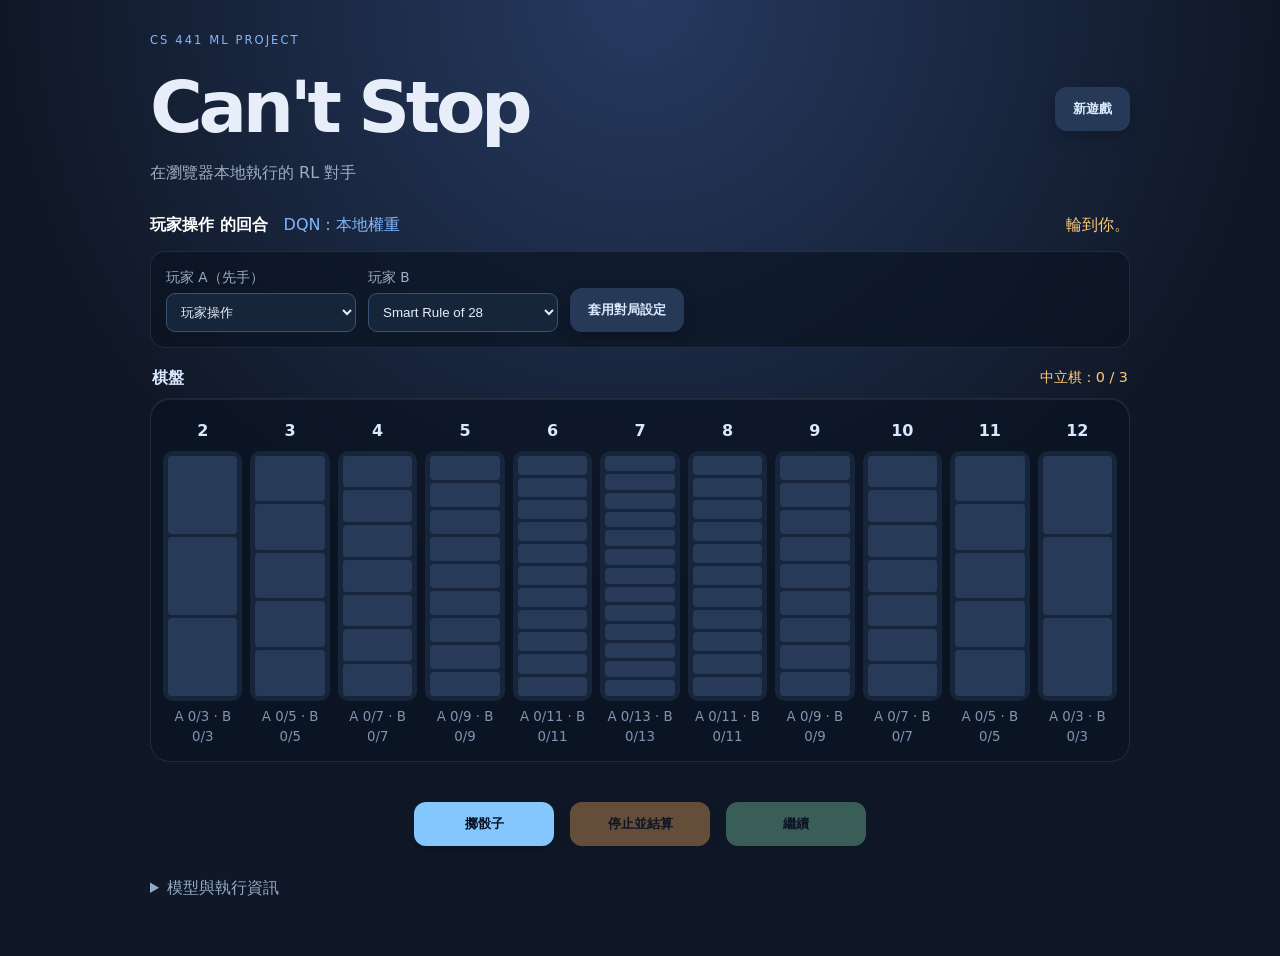
==== web_demo/index.html @ 8dec7ab4 "Align browser demo agents with Python" ====
<!doctype html>
<html lang="zh-Hant">
<head>
  <meta charset="utf-8">
  <meta name="viewport" content="width=device-width, initial-scale=1">
  <title>Can't Stop — Browser Demo</title>
  <link rel="stylesheet" href="styles.css">
</head>
<body>
  <main>
    <header>
      <div><p class="eyebrow">CS 441 ML PROJECT</p><h1>Can't Stop</h1><p class="subtitle">在瀏覽器本地執行的 RL 對手</p></div>
      <button id="new-game" class="secondary">新遊戲</button>
    </header>
    <section class="status"><span id="turn-label"></span><span id="model-label">載入模型中…</span><span id="message"></span></section>
    <section class="agent-panel">
      <label>玩家 A（先手）<select id="agent-a"></select></label>
      <label>玩家 B<select id="agent-b"></select></label>
      <button id="apply-agents" class="secondary">套用對局設定</button>
    </section>
    <section class="board-heading"><strong>棋盤</strong><span id="neutral-label">中立棋：0 / 3</span></section>
    <section id="board" class="board"></section>
    <section class="dice-panel"><div id="dice" class="dice"></div><div id="moves" class="moves"></div></section>
    <section class="controls"><button id="roll">擲骰子</button><button id="stop" class="stop" disabled>停止並結算</button><button id="continue" class="continue" disabled>繼續</button></section>
    <details><summary>模型與執行資訊</summary><pre id="debug"></pre></details>
  </main>
  <script type="module" src="js/app.js"></script>
</body>
</html>
---- web_demo/styles.css ----
:root { color-scheme: dark; font: 16px/1.5 system-ui, sans-serif; background:#101827; color:#e8eef9; }
* { box-sizing:border-box } body { margin:0; min-height:100vh; background:radial-gradient(circle at 50% 0,#263a61,#101827 55%); }
main { width:min(980px,94vw); margin:0 auto; padding:32px 0 56px; } header,.status,.controls,.dice-panel { display:flex; align-items:center; justify-content:space-between; gap:16px; } h1 { margin:0; font-size:clamp(2.3rem,7vw,4.5rem); letter-spacing:-.06em; } .eyebrow { color:#82b7ff; font-size:.72rem; letter-spacing:.18em; margin:0 0 4px; } .subtitle { margin:0;color:#9eacc4 } button { border:0; border-radius:12px; padding:13px 18px; color:#06101f; background:#84c7ff; font-weight:700; cursor:pointer; box-shadow:0 5px 14px #0003; } button:disabled { opacity:.35; cursor:not-allowed } button.secondary { background:#263957;color:#dcecff } .status { margin:28px 0 14px; flex-wrap:wrap; color:#b8c6df; } #turn-label { color:#fff;font-weight:700 } #model-label { color:#82b7ff } #message { margin-left:auto;color:#ffc978 }
.board { display:grid; grid-template-columns:repeat(11,minmax(48px,1fr)); gap:8px; padding:20px 12px 14px; border:1px solid #ffffff18; border-radius:20px; background:#0a1220aa; box-shadow:inset 0 1px #fff1; overflow-x:auto; } .column { min-width:48px; text-align:center; } .column h2 { font-size:1rem;margin:0 0 8px;color:#d9e8ff } .track { height:250px; display:flex; flex-direction:column-reverse; justify-content:flex-start; gap:3px; padding:5px; border-radius:10px; background:#17253a; } .cell { flex:1 1 0; min-height:12px; border-radius:4px; background:#273b58; position:relative; } .cell.filled-a { background:#3977b7; } .cell.filled-b { background:#8554b8; } .cell.filled-both { background:linear-gradient(90deg,#3977b7 0 50%,#8554b8 50%); } .cell.temp { background:#f1ad55; } .cell.closed { box-shadow:inset 0 0 0 2px #da6682; } .marker { height:10px; width:10px; border-radius:50%; position:absolute; top:50%; transform:translateY(-50%); z-index:2; box-shadow:0 0 0 2px #12233b; } .marker-a { left:3px; background:#d9f0ff; } .marker-b { right:3px; background:#f0d9ff; } .column small { display:block;color:#8294b1;margin-top:6px }
.dice-panel { margin-top:18px; flex-wrap:wrap; } .dice { display:flex; gap:8px; } .die { width:40px;height:40px;display:grid;place-items:center;border-radius:9px;background:#f4f7fc;color:#14233a;font-size:1.2rem;font-weight:800; } .moves { display:flex;gap:8px;flex-wrap:wrap; } .move { padding:9px 12px; background:#304a6e;color:#dcecff; } .move.selected { outline:3px solid #84c7ff;background:#416e9e } .controls { justify-content:center;margin:22px 0; } .controls button { min-width:140px } .stop { background:#ffb05b } .continue { background:#87e0b2 } details { color:#94a8c7;margin-top:30px } pre { white-space:pre-wrap;color:#9eb1ca;font-size:.8rem }
@media(max-width:650px){ main{padding-top:20px}.board{grid-template-columns:repeat(11,48px);gap:3px;padding:12px 4px}.track{height:190px;padding:3px;gap:2px}.cell{min-height:7px}.column h2{font-size:.8rem}.column small{font-size:.65rem}.controls button{min-width:0;padding:11px 10px} }
.cell.temp { background:repeating-linear-gradient(135deg,#f1ad55 0 5px,#c9873d 5px 8px); }
.cell.temp { background:#273b58; }
.marker { height:22px; width:22px; display:grid; place-items:center; font-size:.62rem; font-weight:800; color:#102039; border:2px solid #fff; box-shadow:0 0 0 2px #12233b,0 2px 5px #0008; }
.marker::after { content:'N'; }
.marker-a::after { content:'A'; }
.marker-b::after { content:'B'; }
.agent-panel { display:flex; align-items:end; gap:12px; flex-wrap:wrap; padding:15px; margin:12px 0 14px; border:1px solid #ffffff18; border-radius:15px; background:#0a1220aa; }
.agent-panel label { display:flex; flex-direction:column; gap:5px; color:#9eacc4; font-size:.85rem; }
select { min-width:190px; padding:10px; border:1px solid #385176; border-radius:9px; background:#17253a; color:#e8eef9; }
.board-heading { display:flex; justify-content:space-between; align-items:center; margin:18px 2px 8px; color:#d9e8ff; }
#neutral-label { color:#ffc978; font-size:.9rem; }
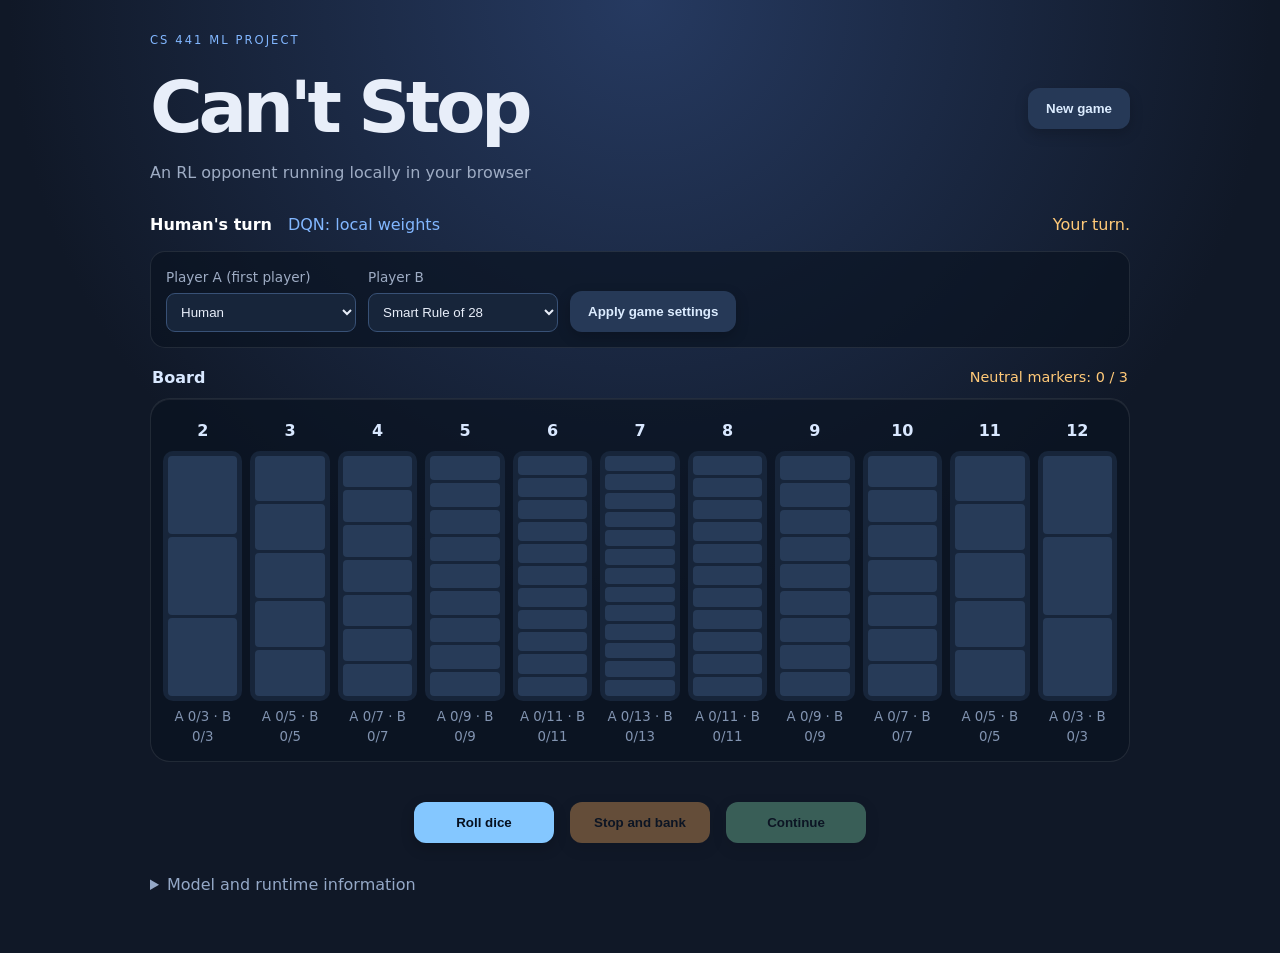
==== commit 35cddcec: "feat(web-demo): add system language localization" ====
--- a/web_demo/index.html
+++ b/web_demo/index.html
@@ -1,5 +1,5 @@
 <!doctype html>
-<html lang="zh-Hant">
+<html lang="en">
 <head>
   <meta charset="utf-8">
   <meta name="viewport" content="width=device-width, initial-scale=1">
@@ -9,20 +9,20 @@
 <body>
   <main>
     <header>
-      <div><p class="eyebrow">CS 441 ML PROJECT</p><h1>Can't Stop</h1><p class="subtitle">在瀏覽器本地執行的 RL 對手</p></div>
-      <button id="new-game" class="secondary">新遊戲</button>
+      <div><p class="eyebrow">CS 441 ML PROJECT</p><h1>Can't Stop</h1><p id="subtitle" class="subtitle">An RL opponent running locally in your browser</p></div>
+      <button id="new-game" class="secondary">New game</button>
     </header>
-    <section class="status"><span id="turn-label"></span><span id="model-label">載入模型中…</span><span id="message"></span></section>
+    <section class="status"><span id="turn-label"></span><span id="model-label">Loading models…</span><span id="message"></span></section>
     <section class="agent-panel">
-      <label>玩家 A（先手）<select id="agent-a"></select></label>
-      <label>玩家 B<select id="agent-b"></select></label>
-      <button id="apply-agents" class="secondary">套用對局設定</button>
+      <label id="player-a-label">Player A (first player)<select id="agent-a"></select></label>
+      <label id="player-b-label">Player B<select id="agent-b"></select></label>
+      <button id="apply-agents" class="secondary">Apply game settings</button>
     </section>
-    <section class="board-heading"><strong>棋盤</strong><span id="neutral-label">中立棋：0 / 3</span></section>
+    <section class="board-heading"><strong id="board-label">Board</strong><span id="neutral-label">Neutral markers: 0 / 3</span></section>
     <section id="board" class="board"></section>
     <section class="dice-panel"><div id="dice" class="dice"></div><div id="moves" class="moves"></div></section>
-    <section class="controls"><button id="roll">擲骰子</button><button id="stop" class="stop" disabled>停止並結算</button><button id="continue" class="continue" disabled>繼續</button></section>
-    <details><summary>模型與執行資訊</summary><pre id="debug"></pre></details>
+    <section class="controls"><button id="roll">Roll dice</button><button id="stop" class="stop" disabled>Stop and bank</button><button id="continue" class="continue" disabled>Continue</button></section>
+    <details><summary id="model-info">Model and runtime information</summary><pre id="debug"></pre></details>
   </main>
   <script type="module" src="js/app.js"></script>
 </body>
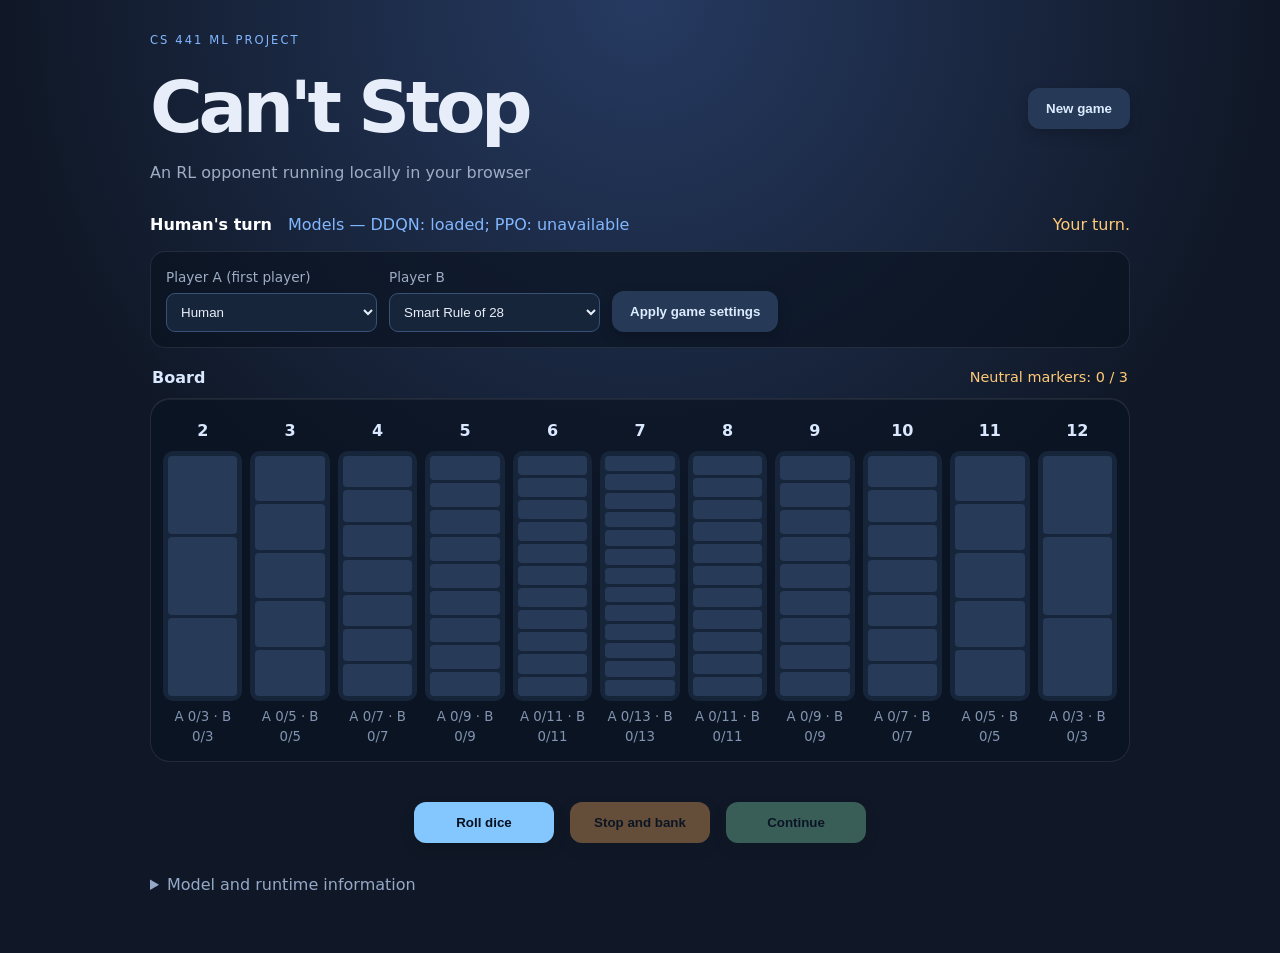
==== commit 1a71629a: "Deploy browser demo to GitHub Pages" ====
--- a/web_demo/index.html
+++ b/web_demo/index.html
@@ -12,7 +12,7 @@
       <div><p class="eyebrow">CS 441 ML PROJECT</p><h1>Can't Stop</h1><p id="subtitle" class="subtitle">An RL opponent running locally in your browser</p></div>
       <button id="new-game" class="secondary">New game</button>
     </header>
-    <section class="status"><span id="turn-label"></span><span id="model-label">Loading models…</span><span id="message"></span></section>
+    <section class="status" aria-live="polite"><span id="turn-label"></span><span id="model-label">Loading models…</span><span id="message"></span></section>
     <section class="agent-panel">
       <label id="player-a-label">Player A (first player)<select id="agent-a"></select></label>
       <label id="player-b-label">Player B<select id="agent-b"></select></label>
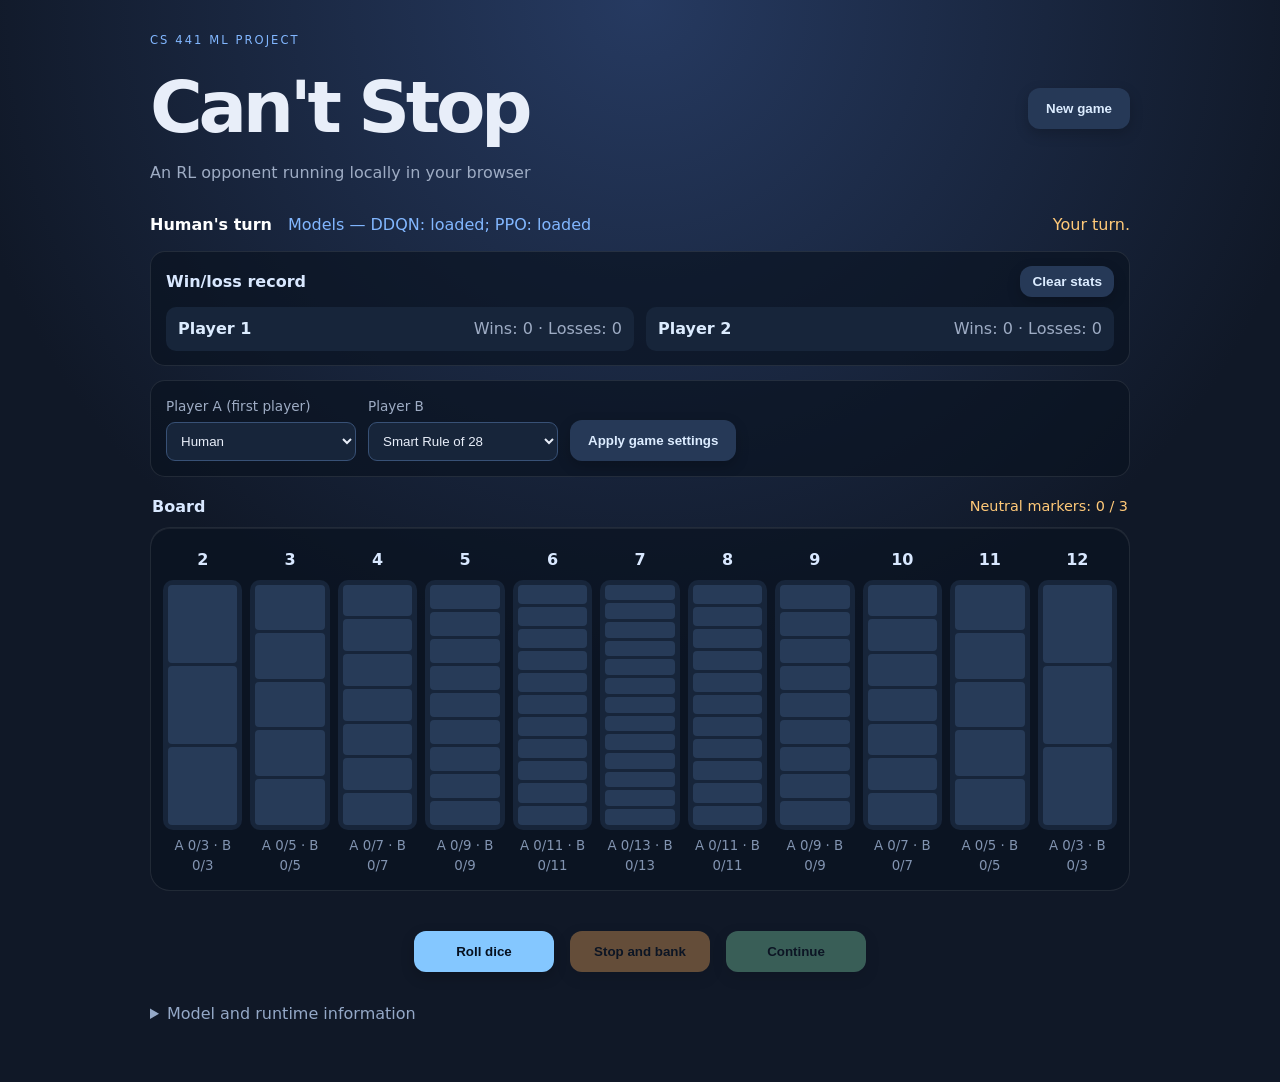
==== commit 57e45af8: "Add persistent web demo win loss stats" ====
--- a/web_demo/index.html
+++ b/web_demo/index.html
@@ -13,6 +13,13 @@
       <button id="new-game" class="secondary">New game</button>
     </header>
     <section class="status" aria-live="polite"><span id="turn-label"></span><span id="model-label">Loading models…</span><span id="message"></span></section>
+    <section class="scoreboard" aria-labelledby="scoreboard-label">
+      <div class="scoreboard-heading"><strong id="scoreboard-label">Win/loss record</strong><button id="clear-stats" class="secondary" type="button">Clear stats</button></div>
+      <div class="scoreboard-cards">
+        <div class="score-card"><strong id="player-1-score-label">Player 1</strong><span id="player-1-score"></span></div>
+        <div class="score-card"><strong id="player-2-score-label">Player 2</strong><span id="player-2-score"></span></div>
+      </div>
+    </section>
     <section class="agent-panel">
       <label id="player-a-label">Player A (first player)<select id="agent-a"></select></label>
       <label id="player-b-label">Player B<select id="agent-b"></select></label>
--- a/web_demo/styles.css
+++ b/web_demo/styles.css
@@ -4,6 +4,13 @@
 .board { display:grid; grid-template-columns:repeat(11,minmax(48px,1fr)); gap:8px; padding:20px 12px 14px; border:1px solid #ffffff18; border-radius:20px; background:#0a1220aa; box-shadow:inset 0 1px #fff1; overflow-x:auto; } .column { min-width:48px; text-align:center; } .column h2 { font-size:1rem;margin:0 0 8px;color:#d9e8ff } .track { height:250px; display:flex; flex-direction:column-reverse; justify-content:flex-start; gap:3px; padding:5px; border-radius:10px; background:#17253a; } .cell { flex:1 1 0; min-height:12px; border-radius:4px; background:#273b58; position:relative; } .cell.filled-a { background:#3977b7; } .cell.filled-b { background:#8554b8; } .cell.filled-both { background:linear-gradient(90deg,#3977b7 0 50%,#8554b8 50%); } .cell.temp { background:#f1ad55; } .cell.closed { box-shadow:inset 0 0 0 2px #da6682; } .marker { height:10px; width:10px; border-radius:50%; position:absolute; top:50%; transform:translateY(-50%); z-index:2; box-shadow:0 0 0 2px #12233b; } .marker-a { left:3px; background:#d9f0ff; } .marker-b { right:3px; background:#f0d9ff; } .column small { display:block;color:#8294b1;margin-top:6px }
 .dice-panel { margin-top:18px; flex-wrap:wrap; } .dice { display:flex; gap:8px; } .die { width:40px;height:40px;display:grid;place-items:center;border-radius:9px;background:#f4f7fc;color:#14233a;font-size:1.2rem;font-weight:800; } .moves { display:flex;gap:8px;flex-wrap:wrap; } .move { padding:9px 12px; background:#304a6e;color:#dcecff; } .move.selected { outline:3px solid #84c7ff;background:#416e9e } .controls { justify-content:center;margin:22px 0; } .controls button { min-width:140px } .stop { background:#ffb05b } .continue { background:#87e0b2 } details { color:#94a8c7;margin-top:30px } pre { white-space:pre-wrap;color:#9eb1ca;font-size:.8rem }
 @media(max-width:650px){ main{padding-top:20px}.board{grid-template-columns:repeat(11,48px);gap:3px;padding:12px 4px}.track{height:190px;padding:3px;gap:2px}.cell{min-height:7px}.column h2{font-size:.8rem}.column small{font-size:.65rem}.controls button{min-width:0;padding:11px 10px} }
+.scoreboard { margin:14px 0; padding:14px 15px; border:1px solid #ffffff18; border-radius:15px; background:#0a1220aa; }
+.scoreboard-heading { display:flex; align-items:center; justify-content:space-between; gap:12px; color:#d9e8ff; }
+.scoreboard-heading button { padding:8px 12px; font-size:.85rem; }
+.scoreboard-cards { display:grid; grid-template-columns:repeat(2,minmax(0,1fr)); gap:12px; margin-top:10px; }
+.score-card { display:flex; justify-content:space-between; gap:12px; padding:10px 12px; border-radius:10px; background:#17253a; color:#dcecff; }
+.score-card span { color:#9eacc4; text-align:right; }
+@media(max-width:450px){ .scoreboard-cards{grid-template-columns:1fr}.score-card{display:block}.score-card span{display:block;text-align:left;margin-top:2px} }
 .cell.temp { background:repeating-linear-gradient(135deg,#f1ad55 0 5px,#c9873d 5px 8px); }
 .cell.temp { background:#273b58; }
 .marker { height:22px; width:22px; display:grid; place-items:center; font-size:.62rem; font-weight:800; color:#102039; border:2px solid #fff; box-shadow:0 0 0 2px #12233b,0 2px 5px #0008; }
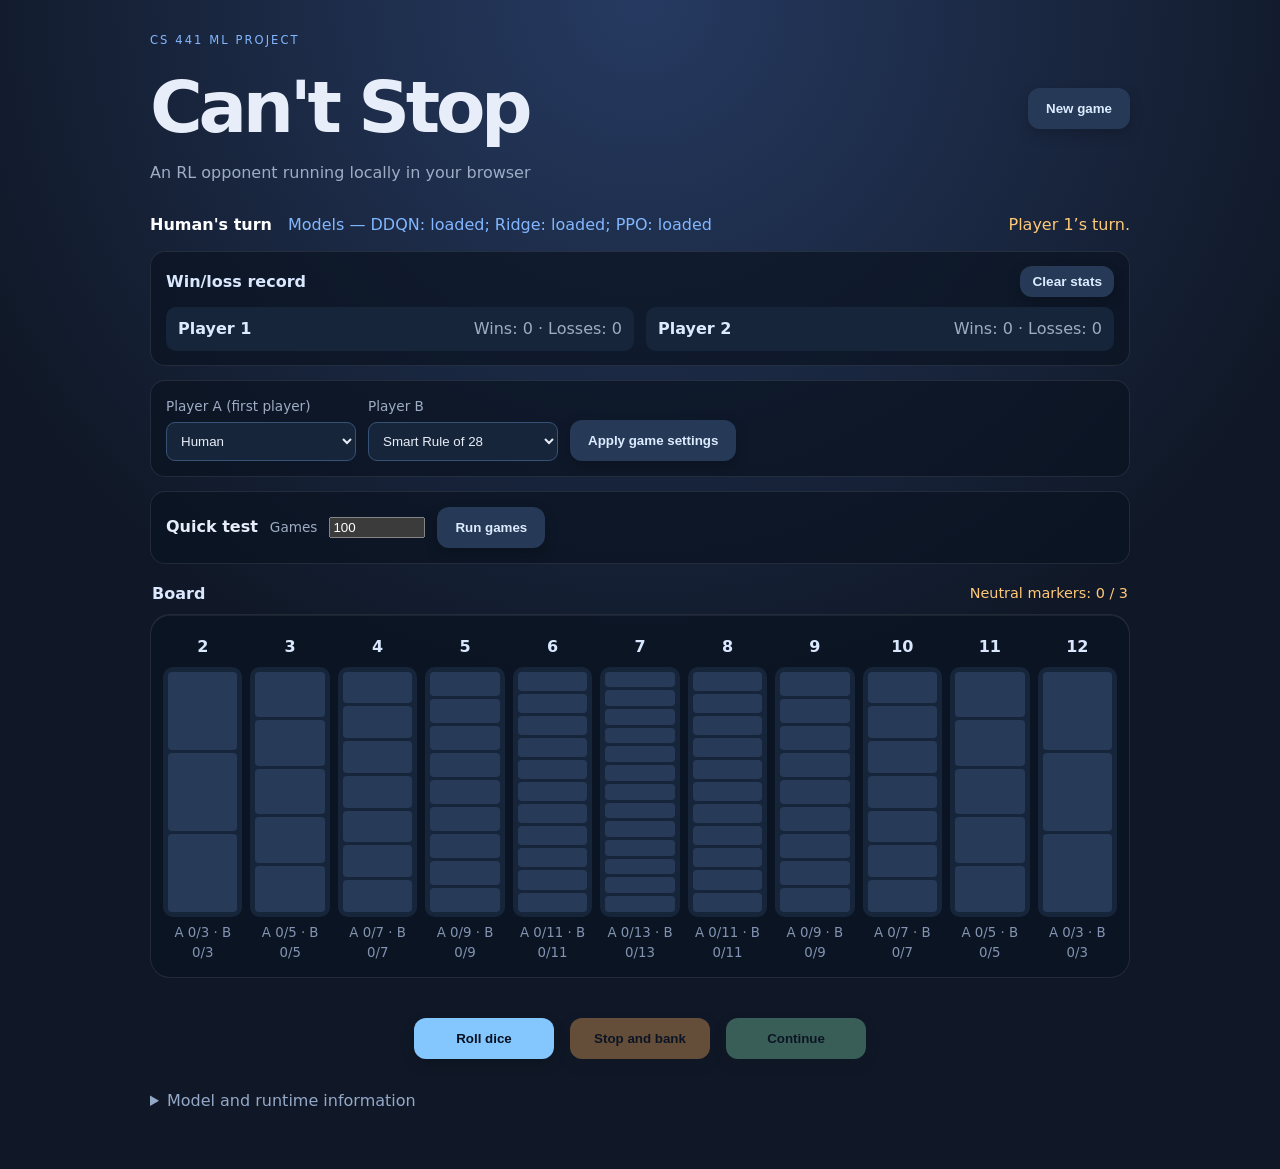
==== commit 2486c264: "Add animated quick test mode" ====
--- a/web_demo/index.html
+++ b/web_demo/index.html
@@ -25,6 +25,13 @@
       <label id="player-b-label">Player B<select id="agent-b"></select></label>
       <button id="apply-agents" class="secondary">Apply game settings</button>
     </section>
+    <section class="quick-test" aria-labelledby="quick-test-label">
+      <strong id="quick-test-label">Quick test</strong>
+      <label for="quick-games">Games</label>
+      <input id="quick-games" type="number" min="1" max="10000" value="100" step="1">
+      <button id="quick-test" class="secondary" type="button">Run games</button>
+      <output id="quick-result" aria-live="polite"></output>
+    </section>
     <section class="board-heading"><strong id="board-label">Board</strong><span id="neutral-label">Neutral markers: 0 / 3</span></section>
     <section id="board" class="board"></section>
     <section class="dice-panel"><div id="dice" class="dice"></div><div id="moves" class="moves"></div></section>
--- a/web_demo/styles.css
+++ b/web_demo/styles.css
@@ -18,6 +18,10 @@
 .marker-a::after { content:'A'; }
 .marker-b::after { content:'B'; }
 .agent-panel { display:flex; align-items:end; gap:12px; flex-wrap:wrap; padding:15px; margin:12px 0 14px; border:1px solid #ffffff18; border-radius:15px; background:#0a1220aa; }
+.quick-test { display:flex; align-items:center; gap:12px; flex-wrap:wrap; padding:15px; margin:12px 0 14px; border:1px solid #ffffff18; border-radius:15px; background:#0a1220aa; }
+.quick-test label { color:#9eacc4; font-size:.85rem; }
+.quick-test input[type="number"] { width:6rem; }
+.quick-test output { color:#8de0b5; font-weight:600; }
 .agent-panel label { display:flex; flex-direction:column; gap:5px; color:#9eacc4; font-size:.85rem; }
 select { min-width:190px; padding:10px; border:1px solid #385176; border-radius:9px; background:#17253a; color:#e8eef9; }
 .board-heading { display:flex; justify-content:space-between; align-items:center; margin:18px 2px 8px; color:#d9e8ff; }
